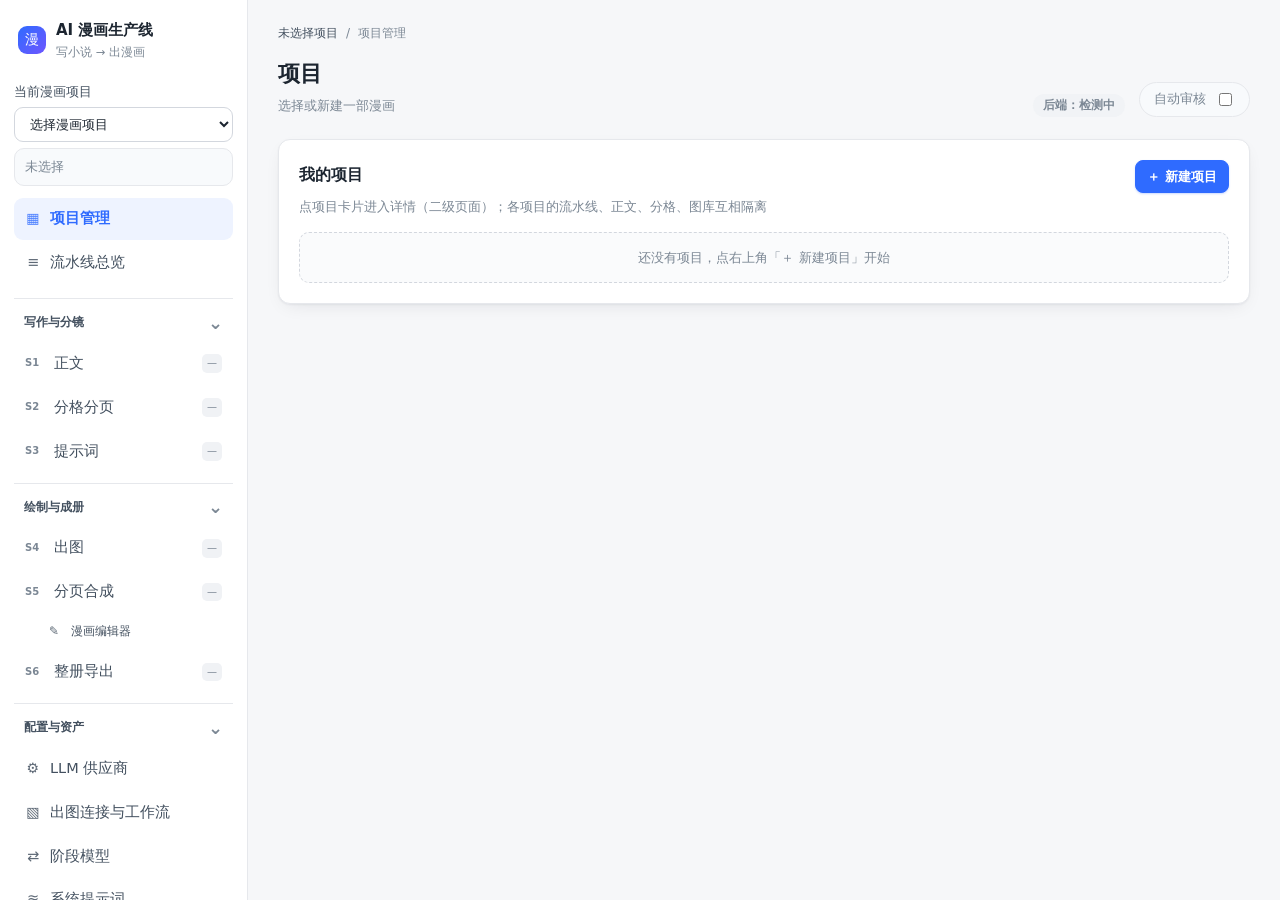
==== backend/static/ui/index.html @ 68b3bf45 "fix: 修复分镜页号并增加生成配置确认" ====
<!DOCTYPE html>
<html lang="zh-CN">
<head>
<meta charset="UTF-8">
<meta name="viewport" content="width=device-width, initial-scale=1.0">
<title>AI 漫画生产线</title>
<style>
:root{
  --bg:#f6f7f9; --bg2:#ffffff; --card:#ffffff; --line:#e6e8ec; --line2:#d3d7de;
  --ink:#1c2530; --ink2:#43505f; --muted:#7b8794; --accent:#2f6bff; --accent2:#6e56ff;
  --ok:#0f9d63; --okbg:#e7f6ef; --warn:#b7791f; --warnbg:#fdf5e3; --err:#d93a3a; --errbg:#fdecec;
  --stale:#7a4ddb; --staleb:#f1ebfe; --run:#2f6bff; --runbg:#e9f0ff;
  --r:12px; --shadow:0 1px 2px rgba(16,24,40,.05),0 6px 20px -8px rgba(16,24,40,.12);
}
*{box-sizing:border-box}
body{margin:0;background:var(--bg);color:var(--ink);
  font:14.5px/1.65 "Inter","Segoe UI","Microsoft YaHei",system-ui,-apple-system,sans-serif;-webkit-font-smoothing:antialiased}
a{color:var(--accent);text-decoration:none}
button{font:inherit;cursor:pointer;border-radius:10px;border:1px solid var(--line2);background:#fff;color:var(--ink);padding:8px 14px;transition:.15s}
button:hover{border-color:#b9c2cf;background:#fbfcfe}
button:disabled{opacity:.5;cursor:not-allowed}
button.primary{background:var(--accent);border-color:var(--accent);color:#fff;font-weight:600;box-shadow:0 1px 2px rgba(47,107,255,.25)}
button.primary:hover{background:#2559db;border-color:#2559db}
button.ghost{background:transparent;border-color:transparent;color:var(--muted)}
button.ghost:hover{background:#f0f2f5;color:var(--ink)}
button.sm{padding:5px 11px;font-size:13px;border-radius:8px}
button.danger{color:var(--err);border-color:#f0c4c4}
button.danger:hover{background:#fdecec}
input,select,textarea{font:inherit;background:#fff;color:var(--ink);border:1px solid var(--line2);border-radius:9px;padding:8px 11px;width:100%}
input:focus,select:focus,textarea:focus{outline:none;border-color:var(--accent);box-shadow:0 0 0 3px rgba(47,107,255,.12)}
textarea{resize:vertical;min-height:78px;line-height:1.7}

.app{display:grid;grid-template-columns:248px minmax(0,1fr);min-height:100vh}
/* 侧栏 */
.side{background:var(--bg2);border-right:1px solid var(--line);padding:18px 14px;position:sticky;top:0;height:100vh;overflow:auto}
.brand{display:flex;align-items:center;gap:10px;margin-bottom:20px;padding:0 4px}
.brand .dot{width:28px;height:28px;border-radius:9px;background:linear-gradient(135deg,var(--accent),var(--accent2));display:flex;align-items:center;justify-content:center;color:#fff;font-size:14px}
.brand b{font-size:15px}
.brand span{display:block;font-size:11.5px;color:var(--muted)}
.nav{display:flex;flex-direction:column;gap:2px;margin:6px 0 14px}
.nav button{text-align:left;background:transparent;border:0;padding:9px 11px;border-radius:9px;color:var(--ink2);display:flex;align-items:center;gap:9px}
.nav button.active{background:#eef3ff;color:var(--accent);font-weight:600}
.nav button:hover{background:#f2f4f8;color:var(--ink)}
.nav button.active:hover{background:#eef3ff}
.nav .ic{width:16px;text-align:center;opacity:.85}
.sidetitle{font-size:11px;text-transform:uppercase;letter-spacing:.12em;color:var(--muted);margin:18px 0 8px;padding:0 4px}
.side-project{background:#f8fafc;border:1px solid var(--line);border-radius:10px;padding:10px 12px;font-size:12.5px}
.side-project b{display:block;font-size:13.5px;margin-bottom:2px}
/* 主区 */
.main{padding:24px 30px 70px;max-width:1400px;min-width:0;width:100%}
.head{display:flex;align-items:flex-end;gap:14px;margin-bottom:22px;flex-wrap:wrap}
.head h1{font-size:22px;margin:0;font-weight:700}
.head .sub{color:var(--muted);font-size:13px;margin-top:3px}
.card{background:var(--card);border:1px solid var(--line);border-radius:var(--r);padding:20px;box-shadow:var(--shadow);margin-bottom:16px}
.card h2{font-size:15.5px;margin:0 0 4px;display:flex;align-items:center;gap:10px;font-weight:700}
.card .h2sub{color:var(--muted);font-size:12.5px;font-weight:400;margin-bottom:14px}
.step{font-size:11px;background:#eef3ff;color:var(--accent);border-radius:6px;padding:2px 8px;font-weight:700;letter-spacing:.02em}
.grid2{display:grid;grid-template-columns:1fr 1fr;gap:16px}
.grid3{display:grid;grid-template-columns:repeat(3,1fr);gap:12px}
.row{display:flex;gap:10px;align-items:center;flex-wrap:wrap}
.spacer{flex:1}
label.fld{display:block;margin-bottom:4px;color:var(--ink2);font-size:12.5px;font-weight:500}
/* 状态徽章 */
.pill{display:inline-flex;align-items:center;gap:5px;font-size:11.5px;font-weight:600;border-radius:999px;padding:2px 10px;background:#f1f3f6;color:var(--muted);white-space:nowrap}
.pill.ok{background:var(--okbg);color:var(--ok)}
.pill.warn{background:var(--warnbg);color:var(--warn)}
.pill.err{background:var(--errbg);color:var(--err)}
.pill.stale{background:var(--staleb);color:var(--stale)}
.pill.run{background:var(--runbg);color:var(--run)}
.pill.tag{background:#f0f2f5;color:var(--ink2);font-weight:500}
.pill .dotm{width:6px;height:6px;border-radius:50%;background:currentColor}
/* 阶段流程 */
.flow{display:flex;flex-direction:column;gap:10px}
.stage{display:grid;grid-template-columns:52px 1fr auto;gap:14px;align-items:center;border:1px solid var(--line);border-radius:12px;padding:12px 16px;background:#fff;transition:.15s}
.stage:hover{border-color:var(--line2);box-shadow:var(--shadow)}
.stage .idx{width:36px;height:36px;border-radius:10px;background:#eef3ff;color:var(--accent);font-weight:700;display:flex;align-items:center;justify-content:center;font-size:13px}
.stage .nm{font-weight:600;font-size:14.5px}
.stage .ds{color:var(--muted);font-size:12.5px;margin-top:1px}
.stage .stat{display:flex;gap:6px;align-items:center;flex-wrap:wrap;justify-content:flex-end}
.stage .bar{height:5px;background:#eef1f5;border-radius:999px;overflow:hidden;margin-top:8px}
.stage .bar>i{display:block;height:100%;background:var(--accent);width:0;transition:.3s}
/* 表格 */
table{width:100%;border-collapse:collapse;font-size:13.5px}
th,td{text-align:left;padding:9px 10px;border-bottom:1px solid var(--line)}
th{color:var(--muted);font-weight:600;font-size:11.5px;text-transform:uppercase;letter-spacing:.06em}
tr:last-child td{border-bottom:0}
tbody tr:hover{background:#fafbfc}
/* 项目列表 */
.plist{display:grid;gap:8px}
.pitem{display:flex;align-items:center;gap:12px;border:1px solid var(--line);border-radius:11px;padding:12px 15px;background:#fff;cursor:pointer;transition:.15s}
.pitem:hover{border-color:var(--accent);box-shadow:var(--shadow)}
.pitem.sel{border-color:var(--accent);background:#f7f9ff}
.pitem b{font-size:14.5px}
.pitem .meta{color:var(--muted);font-size:12.5px;margin-top:1px}
.pitem .av{width:34px;height:34px;border-radius:9px;background:linear-gradient(135deg,#dbe6ff,#e9e2ff);display:flex;align-items:center;justify-content:center;font-weight:700;color:var(--accent)}
/* 作业 */
.job{display:flex;align-items:center;gap:10px;padding:9px 0;border-bottom:1px solid var(--line);font-size:13px}
.job:last-child{border-bottom:0}
.job .bar{flex:1;height:6px;background:#eef1f5;border-radius:999px;overflow:hidden;min-width:60px}
.job .bar>i{display:block;height:100%;background:linear-gradient(90deg,var(--accent),var(--accent2));width:0;transition:.4s}
.empty{color:var(--muted);font-size:13px;padding:14px;text-align:center;background:#fafbfc;border:1px dashed var(--line2);border-radius:10px}
pre{background:#f8fafc;border:1px solid var(--line);border-radius:10px;padding:12px;font-size:12.5px;overflow:auto;max-height:300px;margin:0;font-family:"JetBrains Mono",Consolas,monospace}
.mut{color:var(--muted)}
/* 小说视图 */
.novel{max-height:460px;overflow:auto;background:#fcfcfd;border:1px solid var(--line);border-radius:10px;padding:18px 20px}
.novel p{margin:0 0 14px;line-height:1.9;font-size:15px;color:#2b3644}
.novel p:last-child{margin-bottom:0}
.seg{border:1px solid var(--line);border-radius:11px;padding:14px 16px;background:#fff;margin-bottom:10px}
.seg .segh{display:flex;align-items:center;gap:8px;margin-bottom:8px}
.seg .txt{color:#2b3644;line-height:1.8;white-space:pre-wrap;font-size:14px;max-height:220px;overflow:auto}
.seg .txt.clip{display:-webkit-box;-webkit-line-clamp:5;-webkit-box-orient:vertical;overflow:hidden}
/* 候选图 */
.candgrid{display:grid;grid-template-columns:repeat(auto-fill,minmax(130px,1fr));gap:10px}
.cand{position:relative;border:2px solid var(--line2);border-radius:10px;overflow:hidden;background:#fff;cursor:pointer;transition:.15s}
.cand:hover{border-color:#b9c2cf}
.cand.sel{border-color:var(--ok);box-shadow:0 0 0 3px var(--okbg)}
.cand img{width:100%;display:block;aspect-ratio:3/4;object-fit:cover;background:#f1f3f6}
.cand .lbl{position:absolute;left:0;right:0;bottom:0;font-size:10px;padding:12px 7px 3px;color:#fff;
  display:flex;justify-content:space-between;background:linear-gradient(transparent,rgba(0,0,0,.55));pointer-events:none}
.cand-ops{position:absolute;top:4px;right:4px;display:flex;gap:3px;opacity:.5;transition:opacity .15s}
.cand:hover .cand-ops{opacity:1}
.cand-ops button{font-size:10px;line-height:1.5;padding:1px 6px;border:none;border-radius:5px;cursor:pointer;
  background:rgba(20,25,35,.5);color:#fff;backdrop-filter:blur(2px)}
.cand-ops button:hover{background:rgba(20,25,35,.85)}
.cand-ops button.danger{background:rgba(200,55,55,.55)}
.cand-ops button.danger:hover{background:rgba(200,55,55,.9)}
.hidden{display:none !important}
.thumb{width:120px;border:1px solid var(--line2);border-radius:8px;cursor:pointer;display:block;background:#fff}
.modal{position:fixed;inset:0;background:rgba(16,24,40,.55);display:flex;align-items:center;justify-content:center;z-index:60;padding:24px}
.modal .box{background:#fff;border-radius:14px;max-width:min(920px,94vw);max-height:92vh;overflow:auto;padding:20px;box-shadow:0 20px 60px -12px rgba(16,24,40,.4)}
.modal .box h3{margin:0 0 12px;font-size:16px}
.modal img{max-width:100%;display:block;border-radius:8px}
.cs-workflows{display:flex;gap:6px;flex-wrap:wrap}
.cs-workflows button{max-width:100%;overflow-wrap:anywhere;text-align:left}
.cs-lora-table{border:1px solid var(--line);border-radius:10px;overflow-x:auto}
.cs-lora-table table{min-width:510px;width:100%}
.cs-lora-table th,.cs-lora-table td{padding:8px 10px}
.cs-lora-table th{white-space:nowrap}
.cs-lora-table td:nth-child(2){width:100%;min-width:220px}
.cs-lora-name{width:100%;min-width:180px}
.main.editor-active{max-width:none;min-width:0;padding:18px 22px 28px}
.editor-toolbar{display:flex;align-items:center;gap:8px;flex-wrap:wrap;margin-bottom:12px}
.editor-toolbar select{width:auto;min-width:170px;max-width:100%}
.editor-frame-wrap{position:relative;border:1px solid var(--line2);border-radius:12px;overflow:hidden;background:#f8fafc;min-width:0}
.editor-frame-wrap iframe{display:block;width:100%;height:calc(100dvh - 240px);min-height:590px;border:0;background:#fff}
.editor-empty{padding:48px 20px;text-align:center;color:var(--muted)}
.editor-feedback{display:flex;align-items:center;gap:8px;flex-wrap:wrap;margin-top:8px;font-size:12px;color:var(--muted)}
.export-summary{display:flex;gap:24px;flex-wrap:wrap;margin:12px 0}
.export-stat b{display:block;font-size:26px;line-height:1.3;color:var(--ink)}
.export-stat span{font-size:12px;color:var(--muted)}
.export-hint{font-size:13px;color:var(--ink2);margin:12px 0}
.export-hint.warn{color:var(--warn)}
.export-page-grid{display:grid;grid-template-columns:repeat(auto-fill,minmax(180px,1fr));gap:14px}
.export-page{border:1px solid var(--line);border-radius:10px;overflow:hidden}
.export-page.included{border-color:#b5dfca}
.export-thumb{height:230px;background:#f5f6f8;display:flex;align-items:center;justify-content:center;font-size:12px;color:var(--muted)}
.export-thumb img{max-width:100%;max-height:100%;object-fit:contain}
.export-page-info{padding:10px;font-size:12px}
.export-page-info button{margin-top:8px}
.export-version{display:flex;align-items:center;justify-content:space-between;gap:12px;flex-wrap:wrap;padding:14px 0;border-bottom:1px solid var(--line)}
.export-version .mut{font-size:12px;margin-top:3px}
.download-button{display:inline-block;border:1px solid var(--line2);border-radius:8px;padding:5px 11px;font-size:13px;background:#fff}
.download-button:hover{border-color:var(--accent);background:#f7f9ff}
.export-task{padding:12px;background:#f7f9fc;border-radius:8px;margin-top:12px}
.brand-row{display:flex;align-items:center;justify-content:space-between;gap:8px}
.mobile-menu{display:none}
.project-picker{margin:0 0 12px}
.project-picker select{font-size:13px}
.project-picker .side-project{margin-top:6px;padding:8px 10px}
.nav-group{margin:10px 0;border-top:1px solid var(--line);padding-top:9px}
.nav-group summary{list-style:none;display:flex;align-items:center;justify-content:space-between;cursor:pointer;font-size:12px;font-weight:600;color:var(--ink2);padding:5px 10px}
.nav-group summary::-webkit-details-marker{display:none}
.nav-group summary::after{content:'›';font-size:18px;line-height:1;color:var(--muted)}
.nav-group[open] summary::after{content:'⌄'}
.nav-group .nav{margin:5px 0 3px}
.nav .stage-number{font-size:10px;font-weight:700;color:var(--muted);width:20px;flex:0 0 20px}
.nav .nav-label{flex:1;min-width:0}
.nav .nav-count{font-size:10px;padding:1px 5px;color:var(--muted);white-space:nowrap;background:#f0f2f5;border-radius:5px}
.nav .nav-count.warn{color:var(--warn);background:var(--warnbg)}
.nav .nav-count.stale{color:var(--stale);background:var(--staleb)}
.nav button.subtool{margin-left:21px;padding-top:7px;padding-bottom:7px;font-size:12px}
.workbench-breadcrumb{display:flex;align-items:center;gap:8px;flex-wrap:wrap;font-size:12px;color:var(--muted);margin-bottom:12px}
.workbench-breadcrumb button{border:0;background:transparent;padding:0;color:var(--ink2);font-size:12px;max-width:100%;overflow-wrap:anywhere}
.stage-context{display:flex;align-items:center;gap:12px;flex-wrap:wrap;padding:12px 15px;border:1px solid var(--line);background:#fff;border-radius:10px;margin:-5px 0 16px}
.stage-context .context-status{font-size:12px;color:var(--muted);flex:1;min-width:160px}
.stage-context .context-index{font-size:11px;color:var(--accent);font-weight:700}
.subnav{display:flex;flex-wrap:wrap;gap:6px;margin-bottom:14px}
.subnav button{padding:7px 12px;font-size:13px;border-color:var(--line);background:#fff}
.subnav button.active{color:var(--accent);border-color:#b9ceff;background:#f1f5ff;font-weight:600}
.save-feedback{font-size:12px;color:var(--muted);margin-top:8px;overflow-wrap:anywhere}
.save-feedback[data-status="dirty"]{color:var(--warn)}
.save-feedback[data-status="failed"]{color:var(--err)}
.save-feedback[data-status="saved"]{color:var(--ok)}
.scope-notice{display:flex;gap:8px;align-items:center;flex-wrap:wrap;padding:11px 14px;background:#fff;border:1px solid var(--line);border-radius:10px;margin-bottom:14px;font-size:12px;color:var(--ink2)}
.settings-scope{font-size:11px;padding:2px 7px;background:#eef3ff;border-radius:5px;color:var(--accent);white-space:nowrap}
.template-row{display:flex;align-items:center;gap:14px;flex-wrap:wrap;padding:16px 0;border-bottom:1px solid var(--line)}
.template-row:last-child{border-bottom:0}.template-row .template-info{flex:1;min-width:200px}
.template-row .mut{font-size:12px;margin-top:3px}
.main.editor-active .stage-context{padding:8px 12px;margin-bottom:10px}
@media(max-width:820px){
  .side{position:sticky;top:0;z-index:35;height:auto;padding:10px 16px;border-bottom:1px solid var(--line);overflow:visible}
  .brand{margin-bottom:0}
  .mobile-menu{display:block;padding:5px 10px;font-size:12px}
  .project-picker{margin:7px 0 0}.project-picker .side-project{display:none}.project-picker label{display:none}
  .side-navigation{display:none;max-height:65dvh;overflow:auto;padding-top:8px}
  body.nav-open .side-navigation{display:block}
  .main,.main.editor-active{padding:18px 16px 40px}
  .head{margin-bottom:16px}.stage-context{gap:8px}.stage-context .context-status{min-width:150px}
  .workbench-breadcrumb{margin-bottom:8px}
}
body.editor-expanded .app{grid-template-columns:minmax(0,1fr)}
body.editor-expanded .side{display:none}
body.editor-expanded .main{padding:10px 14px}
body.editor-expanded .editor-frame-wrap iframe{height:calc(100dvh - 180px)}
.toast{position:fixed;right:20px;bottom:20px;background:#fff;border:1px solid var(--line2);border-left:4px solid var(--accent);
  border-radius:11px;padding:12px 16px;box-shadow:0 12px 30px -10px rgba(16,24,40,.3);max-width:360px;font-size:13.5px;z-index:80}
.toast.err{border-left-color:var(--err)}
.toast.ok{border-left-color:var(--ok)}
.toast-stack{position:fixed;right:18px;bottom:18px;z-index:99999;display:flex;flex-direction:column;align-items:flex-end;gap:8px;max-width:calc(100vw - 36px);pointer-events:none}
.toast-stack .toast{position:static;display:flex;align-items:flex-start;gap:8px;max-width:min(420px,calc(100vw - 36px));pointer-events:auto;overflow-wrap:anywhere}
.toast-close{border:0;background:transparent;padding:0 2px;font-size:18px;line-height:1.15;color:var(--muted);flex-shrink:0}
.iw-toolbar .h2sub{margin-bottom:6px}
.iw-layout{display:grid;grid-template-columns:240px minmax(0,1fr);gap:16px;align-items:start}
.iw-browser{padding:16px;position:sticky;top:16px}
.iw-page-actions{justify-content:space-between;margin:8px 0}
#iw-clear-filter{margin:8px 0}
#iw-panel-list{display:grid;gap:6px;margin-top:10px;max-height:65vh;overflow:auto}
.iw-panel-pick{display:flex;align-items:center;gap:8px;text-align:left;padding:8px;background:#fff;border-color:var(--line);min-width:0}
.iw-panel-pick.active{border-color:var(--accent);background:#f4f7ff}
.iw-panel-pick img,.iw-panel-placeholder{width:42px;height:54px;object-fit:contain;border-radius:5px;background:#f1f5f9;flex-shrink:0}
.iw-panel-placeholder{display:flex;align-items:center;justify-content:center;color:var(--muted)}
.iw-panel-label{display:flex;flex-wrap:wrap;gap:3px;min-width:0;font-size:12px}
.iw-panel-label b,.iw-panel-label>span:first-of-type{width:100%;overflow:hidden;text-overflow:ellipsis;white-space:nowrap}
.iw-panel-label>span:first-of-type{color:var(--muted);font-size:11px}
.iw-page-preview{display:flex;gap:8px;align-items:center;margin:12px 0;font-size:12px;overflow-wrap:anywhere}
.iw-page-preview img{width:58px;max-height:85px;object-fit:contain;background:#f8fafc}
.iw-current-card h2{flex-wrap:wrap}
.iw-script{margin-top:12px;font-size:12px;overflow-wrap:anywhere}
.iw-script summary,.iw-settings summary,.iw-advanced>summary{cursor:pointer;color:var(--ink2);padding:8px 0}
.iw-script dl{display:grid;grid-template-columns:40px minmax(0,1fr);gap:5px;background:#f8fafc;padding:10px;border-radius:8px}
.iw-script dd{margin:0;white-space:pre-wrap}
.iw-task{margin-top:10px;font-size:12px;overflow-wrap:anywhere}
.iw-candidate-grid{display:grid;grid-template-columns:repeat(auto-fill,minmax(min(100%,160px),1fr));gap:10px}
.iw-candidate{border:2px solid var(--line);border-radius:10px;overflow:hidden;min-width:0}
.iw-candidate.selected{border-color:var(--ok);background:#f6fffb}
.iw-candidate>.row{padding:6px 8px;gap:5px;font-size:11px}
.iw-image-open{display:block;width:100%;padding:0;border:0;border-radius:0;background:#f5f7fa}
.iw-image-open img{display:block;width:100%;height:190px;object-fit:contain}
.iw-image-missing{height:190px;display:flex;align-items:center;justify-content:center;color:var(--muted);font-size:12px;background:#f8fafc}
.iw-compare-check{display:flex;align-items:center;gap:3px}
.iw-compare-check input{width:auto;margin:0}
.iw-parameter-grid{display:grid;grid-template-columns:repeat(4,minmax(0,1fr));gap:8px;margin-top:8px}
.iw-parameter-grid input{min-width:0}
.iw-settings{margin-top:10px;font-size:12px}
.iw-lora-row,.iw-lora-head{display:grid;grid-template-columns:minmax(0,1fr) 74px 74px 54px;gap:6px;align-items:center;margin-top:6px}
.iw-lora-row input{min-width:0;padding:7px 8px}
.iw-lora-row .lora-wrap{min-width:0;display:block}
.iw-weight{min-width:0}.iw-weight>span{display:none}
.iw-lora-head{font-size:11px;color:var(--muted)}
.iw-generate-bar{display:flex;flex-wrap:wrap;gap:8px;align-items:center;border-top:1px solid var(--line);padding-top:14px;margin-top:14px}
.iw-generate-bar label{margin:0}.iw-generate-bar input{width:70px}
.iw-generate-bar>.mut{font-size:12px}
.iw-compare-modal .box{width:min(1120px,95vw)}
.iw-compare-grid{display:grid;grid-template-columns:repeat(2,minmax(0,1fr));gap:16px}
.iw-compare-grid.single{grid-template-columns:minmax(0,1fr)}
.iw-compare-grid img{width:100%;height:60vh;object-fit:contain;background:#f8fafc;border-radius:8px}
.iw-compare-grid .row{margin-top:8px;font-size:12px}
.iw-advanced>summary{font-weight:600}
.ov-eyebrow{font-size:11px;letter-spacing:.08em;color:var(--muted);font-weight:600}
.ov-summary{display:flex;gap:20px;justify-content:space-between;align-items:center;padding:14px 0 18px}
.ov-summary h2{font-size:24px;line-height:1.4;margin:5px 0 8px;letter-spacing:-.03em}
.ov-summary p{font-size:12px;color:var(--ink2);margin:0;overflow-wrap:anywhere}
.ov-summary>button{flex-shrink:0}
.ov-steps{display:grid;grid-template-columns:repeat(6,minmax(0,1fr));border:1px solid var(--line);border-radius:10px;overflow:hidden}
.ov-step{border:0;border-right:1px solid var(--line);border-radius:0;padding:12px 10px;text-align:left;position:relative;min-width:0}
.ov-step:last-child{border-right:0}.ov-step>span{display:block;color:var(--muted);font-size:10px;font-weight:600;margin-bottom:3px}
.ov-step b{display:block;font-size:13px;white-space:nowrap}.ov-step small{display:block;font-size:10px;color:var(--muted);margin-top:5px;overflow-wrap:anywhere}
.ov-step.selected{background:#edf3ff;box-shadow:inset 0 -3px 0 var(--accent)}.ov-step.selected b{color:var(--accent)}
.ov-step.working>span:after{content:' ';display:inline-block;width:6px;height:6px;margin-left:5px;background:var(--accent);border-radius:50%;box-shadow:0 0 0 3px #dfeaff}
.ov-action{margin-top:16px;padding:14px 16px;background:#f8fafc;border:1px solid var(--line);border-radius:10px}
.ov-action:empty{display:none}.ov-action-heading{display:flex;align-items:center;gap:8px;flex-wrap:wrap;margin-bottom:12px}
.ov-action-heading>b{margin-right:auto;font-size:13px}.ov-action>.row{align-items:end}
.ov-target{font-size:11px;color:var(--ink2);min-width:160px;max-width:100%;flex:1}
.ov-target select{margin-top:4px;font-size:13px}.ov-count{font-size:11px;color:var(--ink2);width:85px}.ov-count input{margin-top:4px}
.ov-action-hint{font-size:12px;color:var(--muted);margin-top:8px;overflow-wrap:anywhere}.ov-action-hint:empty{display:none}
.ov-auto{margin:14px 0;padding:14px 16px;border:1px solid var(--line);border-radius:10px;background:#f8fafc}.ov-auto summary{cursor:pointer;font-weight:600}.ov-auto textarea{margin-top:10px;min-height:120px}.ov-auto .row{margin-top:10px}.ov-auto label{font-size:12px}.ov-auto input{width:90px}.ov-auto-note{font-size:12px;color:var(--ink2);margin-top:6px}
.ov-auto-dialog{width:min(760px,94vw);max-height:90vh;overflow:auto}.ov-auto-config{display:grid;grid-template-columns:repeat(auto-fit,minmax(min(100%,210px),1fr));gap:8px;margin:12px 0}.ov-auto-config>div{border:1px solid var(--line);border-radius:8px;padding:10px;font-size:12px;overflow-wrap:anywhere}.ov-auto-config b{display:block;color:var(--ink2);margin-bottom:3px}.ov-auto-dialog textarea{min-height:110px}.ov-auto-dialog input[type=number]{width:90px}
.ov-tasks #ov-live{font-size:11px}.ov-idle{font-size:12px;color:var(--muted);padding:14px 0}
.ov-submitting{font-size:13px;padding:14px;border-left:3px solid var(--accent);margin-top:10px;background:#f1f6ff}
.ov-job{border:1px solid var(--line);padding:12px 14px;border-radius:9px;margin-top:10px;min-width:0}
.ov-job.active{border-left:3px solid var(--accent)}.ov-job.failed{border-left:3px solid var(--err)}
.ov-job header{display:flex;gap:7px;align-items:center;flex-wrap:wrap;font-size:12px}.ov-job-time{margin-left:auto;font-size:11px;color:var(--muted)}
.ov-job-message{font-size:12px;white-space:pre-wrap;overflow-wrap:anywhere;color:var(--ink2);margin:8px 0}
.ov-job.failed .ov-job-message{color:var(--err)}.ov-job footer{display:flex;justify-content:flex-end;gap:6px;flex-wrap:wrap;margin-top:8px}
.ov-job-progress{display:flex;align-items:center;gap:10px}.ov-job-progress progress{flex:1;min-width:0;height:5px;accent-color:var(--accent)}.ov-job-progress span{font-size:11px;color:var(--muted)}
#ov-history-wrap>summary{font-size:12px;color:var(--ink2);cursor:pointer;padding:12px 0;border-top:1px solid var(--line)}
.ov-preview-note{font-size:11px}.ov-legend{display:flex;flex-wrap:wrap;gap:8px 16px;font-size:11px;color:var(--muted);margin:12px 0 16px}
.ov-workspace{display:grid;grid-template-columns:minmax(0,1fr) 300px;gap:16px;align-items:start}
.ov-workspace>.ov-tasks{grid-column:2;grid-row:1;position:sticky;top:16px;padding:16px}
.ov-workspace>.ov-preview-wrap{grid-column:1;grid-row:1;min-width:0}
.ov-cell.rendering{outline:3px solid var(--accent);outline-offset:-3px}.ov-cell-live{position:absolute;top:0;right:0;color:#fff;background:var(--accent);font-size:9px;padding:2px 5px;max-width:100%;white-space:nowrap;overflow:hidden;text-overflow:ellipsis}
.ov-page-job{display:block;color:var(--accent);font-size:11px;margin-bottom:6px}.ov-page-job:empty{display:none}
.ov-page-grid{display:grid;grid-template-columns:repeat(auto-fill,minmax(min(100%,250px),1fr));gap:20px;align-items:start}
.ov-page{min-width:0;border:1px solid var(--line);border-radius:10px;background:#f7f8fa;padding:12px}
.ov-page>header{display:flex;justify-content:space-between;align-items:center;gap:6px;margin-bottom:10px;font-size:13px}
.ov-paper{position:relative;background:#fff;box-shadow:0 2px 7px #172a4014;overflow:hidden;width:100%;border:1px solid #d4d9e1}
.ov-cell{position:absolute;border:1.5px solid #b8c1cb;background:#fbfcfd;padding:0;border-radius:0;overflow:hidden;color:#8491a2}
.ov-cell:hover{border-color:var(--accent);z-index:2}.ov-cell.has-image{border-color:#243343;background:#fff}.ov-cell.unselected{border-style:dashed;border-color:var(--warn)}.ov-cell.outdated{border-color:var(--stale)}
.ov-cell img{width:100%;height:100%;object-fit:cover;display:block}.ov-cell-empty{display:flex;align-items:center;justify-content:center;flex-direction:column;height:100%;padding:5px;gap:4px;overflow:hidden}
.ov-cell-empty>b{font-size:20px;font-family:Georgia,serif;font-weight:400}.ov-cell-empty>span{font-size:10px;line-height:1.3;max-height:2.6em;overflow:hidden}.ov-cell-empty small{font-size:9px;color:var(--accent)}
.ov-cell-tag{position:absolute;left:0;bottom:0;padding:2px 5px;font-size:9px;color:#fff;background:#142135c9;max-width:100%;overflow:hidden;text-overflow:ellipsis;white-space:nowrap}
.ov-whole{position:absolute;inset:0;border:0;border-radius:0;padding:0;background:#fff;width:100%;height:100%}.ov-whole img{display:block;width:100%;height:100%;object-fit:contain}
.ov-page>footer{font-size:11px;color:var(--muted);margin-top:10px}.ov-page>footer>.row{margin-top:8px;gap:6px}
.ov-page-tools{margin-top:16px;padding:12px 0;border-top:1px solid var(--line);border-bottom:1px solid var(--line)}
.ov-page-filters{display:flex;flex-wrap:wrap;gap:6px;margin-bottom:12px}.ov-filter{display:inline-flex;align-items:center;gap:6px}.ov-filter span{font-size:10px;opacity:.75;font-variant-numeric:tabular-nums}
.ov-filter.selected{border-color:var(--accent);color:var(--accent);background:var(--accent-bg,#eef5ff)}
.ov-page-search{flex:1;min-width:min(100%,190px)}.ov-page-search input{width:100%}.ov-page-tools select{width:auto;max-width:100%;min-width:125px}.ov-page-results{font-size:11px;margin-top:10px;color:var(--muted)}
.ov-page-grid.compact{grid-template-columns:repeat(auto-fill,minmax(min(100%,185px),1fr));gap:12px}.ov-page-grid.compact .ov-page{padding:9px}.ov-page-hint{margin-top:8px;line-height:1.6;overflow-wrap:anywhere}
.ov-page:focus,.workbench-focused{outline:2px solid var(--accent);outline-offset:3px;scroll-margin-top:24px}#ov-live[data-status=failed]{color:var(--err)}
.ov-prose{margin-top:14px;border:1px solid var(--line);border-radius:9px;overflow:hidden}.ov-prose>summary{padding:13px 16px;cursor:pointer;font-size:13px;font-weight:600;background:#fafbfc}
.ov-manuscript{padding:20px;max-height:65vh;overflow:auto;max-width:800px;margin:auto}
.ov-manuscript article+article{margin-top:26px}.ov-manuscript header{display:flex;gap:8px;align-items:center;font-size:11px;color:var(--muted);margin-bottom:12px}
.ov-manuscript article>div{white-space:pre-wrap;overflow-wrap:anywhere;font-family:'Noto Serif SC','Songti SC',SimSun,serif;font-size:15px;line-height:2.1}
.ov-book{display:flex;justify-content:space-between;gap:12px;align-items:center;flex-wrap:wrap;border:1px solid #c7e5d9;background:#f5fcf8;border-radius:9px;padding:14px;margin:14px 0;font-size:13px}
.ov-error-dialog{width:min(720px,94vw)}.ov-error-dialog pre{max-height:45vh;overflow:auto;white-space:pre-wrap;overflow-wrap:anywhere}.ov-error-dialog details{margin:16px 0}
@media(max-width:1100px){.ov-steps{grid-template-columns:repeat(3,minmax(0,1fr))}.ov-step:nth-child(3){border-right:0}.ov-step:nth-child(-n+3){border-bottom:1px solid var(--line)}.ov-workspace{display:block}.ov-workspace>.ov-tasks{position:static}}
@media(max-width:600px){.ov-summary{display:block}.ov-summary>button{margin-top:14px}.ov-summary h2{font-size:21px}.ov-step{padding:10px 8px}.ov-step b{font-size:12px}.ov-action{padding:12px}.ov-target{flex-basis:100%}.ov-preview-wrap{padding:14px}.ov-page-grid{gap:14px}.ov-manuscript{padding:16px}.ov-job{padding:10px}.ov-action-heading{gap:5px}.ov-action-heading>b{flex-basis:100%;margin-bottom:4px}}
@media(max-width:1100px){.iw-layout{grid-template-columns:210px minmax(0,1fr)}.iw-parameter-grid{grid-template-columns:repeat(2,minmax(0,1fr))}}
@media(max-width:900px){.iw-layout{grid-template-columns:minmax(0,1fr)}.iw-browser{position:static}#iw-panel-list{display:flex;overflow-x:auto;max-height:none;padding-bottom:3px}.iw-panel-pick{flex:0 0 180px}.iw-page-preview{display:none}.iw-compare-grid{gap:8px}.iw-compare-grid img{height:45vh}}
@media(max-width:600px){.iw-lora-head{display:none}.iw-lora-row{grid-template-columns:minmax(0,1fr) minmax(0,1fr) auto;align-items:end;margin-top:10px}.iw-lora-row .lora-wrap{grid-column:1/-1}.iw-weight>span{display:block;font-size:11px;color:var(--muted);margin:3px 0}.iw-lora-row input{width:100%}}
@media(max-width:700px){.toast-stack .toast:nth-last-child(n+2){display:none}}
.switch{display:flex;align-items:center;gap:9px;background:#f8fafc;border:1px solid var(--line);border-radius:999px;padding:6px 14px}
.switch input{width:auto}
.divider{height:1px;background:var(--line);margin:16px 0}
.ppv-text{white-space:pre-wrap;word-break:break-word;background:#f8fafc;border:1px solid var(--line);border-radius:8px;padding:8px 10px;font-size:12.5px;line-height:1.5;max-height:220px;overflow:auto}
h2.foldable{cursor:pointer;user-select:none}
h2.foldable:hover{color:var(--accent)}
h2.foldable .fold-ic{float:right;color:var(--muted);transition:transform .15s;font-size:13px}
h2.foldable.closed .fold-ic{transform:rotate(-90deg)}
.lora-wrap{position:relative;display:inline-block;flex:1;min-width:200px}
.lora-wrap>input{width:100%}
.lora-menu{position:absolute;z-index:70;left:0;right:0;top:calc(100% + 2px);max-height:260px;overflow:auto;background:#fff;border:1px solid var(--line2);border-radius:8px;box-shadow:0 12px 30px -8px rgba(16,24,40,.28);padding:4px}
.lora-menu .it{padding:5px 9px;border-radius:6px;font-size:12.5px;cursor:pointer;white-space:nowrap;overflow:hidden;text-overflow:ellipsis}
.lora-menu .it:hover,.lora-menu .it.on{background:#eef4ff}
.lora-menu .it b{color:var(--accent)}
.cps-grid{display:grid;grid-template-columns:280px 1fr;gap:14px;align-items:start}
@media(max-width:820px){.cps-grid{grid-template-columns:1fr}}
@media(max-width:820px){.app{grid-template-columns:1fr}.side{position:sticky;top:0;height:auto}.grid2,.grid3{grid-template-columns:1fr}}

/* 模板缩略图选择器 */
.tplcard{border:2px solid var(--line2);border-radius:10px;background:#fff;cursor:pointer;overflow:hidden;transition:.12s}
.tplcard:hover{border-color:var(--accent);transform:translateY(-2px)}
.tplcard.sel{border-color:var(--accent);box-shadow:0 0 0 3px var(--rgba-accent,#e9f0ff)}
.tplthumb{background:#f4f6f9;aspect-ratio:3/4;display:flex;align-items:center;justify-content:center;overflow:hidden}
.tplthumb img{max-width:86%;max-height:90%;display:block}
.tplmeta{display:flex;justify-content:space-between;padding:4px 7px;font-size:11px;color:var(--muted);border-top:1px solid var(--line)}
.tplmeta b{color:var(--ink);font-weight:600}

/* 分格页里的小版式缩略图 */
.tplthumb-sm{width:46px;height:62px;flex:0 0 auto;background:#f4f6f9;border:1px solid var(--line2);
  border-radius:6px;display:flex;align-items:center;justify-content:center;overflow:hidden}
.tplthumb-sm img{max-width:90%;max-height:92%;display:block}

/* 问号提示：小圆圈 + 悬停弹出说明 */
.help-dot{position:relative;display:inline-flex;align-items:center;justify-content:center;
  width:16px;height:16px;border-radius:50%;border:1px solid var(--line2);background:#f0f2f5;
  color:var(--muted);font-size:11px;font-weight:700;cursor:help;user-select:none;flex:0 0 auto}
.help-dot:hover{border-color:var(--accent);color:var(--accent)}
.help-dot .tip{position:absolute;top:150%;left:0;z-index:50;width:300px;padding:8px 10px;
  background:#232733;color:#e8eaee;border-radius:8px;font-size:12px;font-weight:400;line-height:1.55;
  box-shadow:0 6px 20px rgba(0,0,0,.22);opacity:0;visibility:hidden;transition:.12s;text-align:left}
.help-dot:hover .tip{opacity:1;visibility:visible}
@media(max-width:600px){.help-dot .tip{position:fixed;top:120px;left:16px;right:16px;width:auto;max-height:60vh;overflow-y:auto}}
</style>
</head>
<body>
<div class="app">
  <aside class="side">
    <div class="brand-row"><div class="brand"><div class="dot">漫</div><div><b>AI 漫画生产线</b><span>写小说 → 出漫画</span></div></div>
      <button class="mobile-menu" id="mobile-menu" aria-controls="workspace-navigation" aria-expanded="false">菜单</button></div>
    <div class="project-picker"><label class="fld" for="project-switch">当前漫画项目</label>
      <select id="project-switch"><option value="">选择漫画项目</option></select>
      <div class="side-project" id="cur-proj"><span class="mut">未选择</span></div></div>
    <div class="side-navigation" id="workspace-navigation">
      <div class="nav" aria-label="工作区">
        <button data-tab="projects" class="active"><span class="ic">▦</span><span class="nav-label">项目管理</span></button>
        <button data-tab="pipeline"><span class="ic">≡</span><span class="nav-label">流水线总览</span></button>
      </div>
      <details class="nav-group" data-nav-group="writing" open><summary>写作与分镜</summary><div class="nav">
        <button data-tab="novel"><span class="stage-number">S1</span><span class="nav-label">正文</span><span class="nav-count" data-stage-badge="S1">—</span></button>
        <button data-tab="pages"><span class="stage-number">S2</span><span class="nav-label">分格分页</span><span class="nav-count" data-stage-badge="S2">—</span></button>
        <button data-tab="prompts"><span class="stage-number">S3</span><span class="nav-label">提示词</span><span class="nav-count" data-stage-badge="S3">—</span></button>
      </div></details>
      <details class="nav-group" data-nav-group="drawing" open><summary>绘制与成册</summary><div class="nav">
        <button data-tab="images"><span class="stage-number">S4</span><span class="nav-label">出图</span><span class="nav-count" data-stage-badge="S4">—</span></button>
        <button data-tab="compose"><span class="stage-number">S5</span><span class="nav-label">分页合成</span><span class="nav-count" data-stage-badge="S5">—</span></button>
        <button data-tab="editor" class="subtool"><span class="ic">✎</span><span class="nav-label">漫画编辑器</span></button>
        <button data-tab="exports"><span class="stage-number">S6</span><span class="nav-label">整册导出</span><span class="nav-count" data-stage-badge="S6">—</span></button>
      </div></details>
      <details class="nav-group" data-nav-group="settings" open><summary>配置与资产</summary><div class="nav">
        <button data-tab="settings" data-section="providers"><span class="ic">⚙</span><span class="nav-label">LLM 供应商</span></button>
        <button data-tab="settings" data-section="comfy"><span class="ic">▧</span><span class="nav-label">出图连接与工作流</span></button>
        <button data-tab="settings" data-section="models"><span class="ic">⇄</span><span class="nav-label">阶段模型</span></button>
        <button data-tab="templates"><span class="ic">≋</span><span class="nav-label">系统提示词</span></button>
        <button data-tab="assets" data-section="characters"><span class="ic">♙</span><span class="nav-label">角色资产</span></button>
        <button data-tab="assets" data-section="presets"><span class="ic">✧</span><span class="nav-label">正负面预设</span></button>
        <button data-tab="assets" data-section="style"><span class="ic">◈</span><span class="nav-label">项目画风</span></button>
      </div></details>
      <details class="nav-group" data-nav-group="tools"><summary>工具与诊断</summary><div class="nav">
        <button id="open-editor-workbench"><span class="ic">✎</span>编辑漫画页</button>
        <button onclick="window.open('/ui/editor_bridge/index.html','_blank','noopener')"><span class="ic">↗</span>MED 桥自检</button>
        <button onclick="window.open('http://localhost:8000','_blank','noopener')"><span class="ic">↗</span>酒馆</button>
      </div><div class="mut" id="ui-version" style="font-size:11px;padding:4px 10px">app.js ?</div></details>
    </div>
  </aside>

  <main class="main">
    <div class="workbench-breadcrumb"><button id="breadcrumb-project" type="button">未选择项目</button><span>/</span><span id="breadcrumb-section">项目管理</span></div>
    <div class="head">
      <div><h1 id="view-title">项目</h1><div class="sub" id="view-sub">选择或新建一部漫画</div></div>
      <div class="spacer"></div>
      <div class="pill" id="health">后端：检测中</div>
      <div class="switch" title="开=所有审查门自动通过；关=到门停住等你人工审">
        <span class="mut" style="font-size:12.5px">自动审核</span>
        <input type="checkbox" id="automode">
      </div>
    </div>
    <div class="stage-context hidden" id="workflow-context">
      <span class="context-index" id="context-stage"></span><span class="context-status" id="context-status"></span>
      <button class="sm" id="context-next" type="button">下一步</button>
    </div>

    <!-- 项目（一级：列表 / 二级：详情） -->
    <section id="tab-projects">
      <!-- 一级页面：项目列表 -->
      <div id="pv-list">
        <div class="card">
          <h2>我的项目 <span class="spacer"></span>
            <button class="primary sm" id="btn-new-proj">＋ 新建项目</button></h2>
          <div class="h2sub">点项目卡片进入详情（二级页面）；各项目的流水线、正文、分格、图库互相隔离</div>
          <div class="plist" id="plist"><div class="empty">还没有项目，点右上角「＋ 新建项目」开始</div></div>
        </div>
      </div>

      <!-- 二级页面：项目详情 -->
      <div id="pv-detail" class="hidden">
        <div class="row" style="margin-bottom:12px">
          <button class="sm" id="pv-back">← 返回项目列表</button>
          <span class="mut" id="pv-crumb" style="font-size:12.5px"></span>
        </div>
        <div class="card">
          <h2 id="pd-title-h">项目详情</h2>
          <div class="h2sub">以下字段可直接编辑并保存；下方是各阶段产物与小说全文</div>
          <div id="proj-detail"><div class="empty">未选择项目</div></div>
        </div>
      </div>
    </section>

    <!-- 新建项目弹窗 -->
    <div class="modal hidden" id="newproj-modal">
      <div class="box" style="width:620px">
        <h3>新建项目</h3>
        <div class="h2sub">只需写一段大纲；正文用酒馆生成，逐段审核。</div>
        <div class="grid2">
          <div><label class="fld">标题</label><input id="np-title" placeholder="如：废墟上的机械少女"></div>
          <div><label class="fld">目标页数</label><input id="np-pages" type="number" value="16" min="1"></div>
        </div>
        <div style="margin-top:12px"><label class="fld">故事大纲</label>
          <textarea id="np-outline" style="min-height:120px" placeholder="写几百字的大纲即可；酒馆会据此扩写成小说。"></textarea></div>
        <div class="row" style="margin-top:14px">
          <span class="mut" style="font-size:12px">创建后进入该项目的详情页</span>
          <div class="spacer"></div>
          <button class="sm" id="np-cancel">取消</button>
          <button class="primary sm" id="btn-new">创建项目</button>
        </div>
      </div>
    </div>

    <!-- 正文（小说） -->
    <section id="tab-novel" class="hidden">
      <div class="card">
        <h2><span class="step">S1</span>正文</h2>
        <div class="h2sub">先选一种写作方式，下方才会显示对应的操作区。三种方式产出的正文完全等价，都会进入底部「分段审核」，通过后才计入小说全文。</div>
        <div class="row" id="nv-methods">
          <button class="sm" data-method="tavern">① 用酒馆写</button>
          <button class="sm" data-method="llm">② 调用 LLM 写</button>
          <button class="sm" data-method="paste">③ 自己粘贴</button>
          <span class="spacer"></span>
          <span class="pill" id="nv-state">—</span>
        </div>
      </div>

      <!-- 方式一：用酒馆写 -->
      <div id="nv-pane-tavern" class="hidden">
        <div class="card">
          <div class="row" style="margin-bottom:10px"><h2 style="cursor:pointer;flex:1;min-width:0;flex-wrap:wrap;margin:0" id="tv-chats-toggle" role="button" tabindex="0" aria-expanded="true" aria-controls="tv-chats-body">对话列表
            <span class="help-dot" title="">?
              <span class="tip">配好角色卡 / 世界书后，在下方「酒馆对话」里<b>直接发一条</b>给酒馆（相当于你在酒馆聊天框里发话），
                只把这次新返回的内容存为正文；历史消息不会写入产物。<br><br>
                需酒馆标签页打开且扩展已启用（或常驻桥在跑）。也可用本列表切换当前会话。</span>
            </span>
            <span class="pill" id="tv-cur" style="max-width:100%;white-space:normal;overflow-wrap:anywhere">—</span>
            <span class="pill tag" id="tv-chats-count">0 个</span>
            <span class="spacer"></span>
            <span class="mut" id="tv-chats-arrow">▾</span>
          </h2><button class="sm" id="tv-chats-refresh" type="button">刷新列表</button></div>
          <div id="tv-chats-body">
            <div class="h2sub">显示酒馆桥最近同步的会话；点条目会切换酒馆当前对话。</div>
            <div id="tv-chats-state" class="save-feedback" role="status" aria-live="polite">正在读取对话列表…</div>
            <div id="tv-chats"><div class="empty">等待酒馆扩展推送…</div></div>
          </div>
        </div>

        <div class="card">
          <h2 class="foldable" data-fold="tv-chat-wrap" style="cursor:pointer">酒馆对话
            <span class="mut" style="font-size:12.5px;font-weight:400">历史消息仅供查看，不会写入产物</span>
            <span class="fold-ic">▾</span>
          </h2>
          <div id="tv-chat-wrap">
          <div class="h2sub" id="tv-meta">正在读取酒馆状态…</div>
          <div class="row" style="margin-bottom:10px">
            <span class="pill" id="tv-receipt">生成依据：—</span>
            <span class="mut" style="font-size:12px" id="tv-lastcount">—</span>
            <button class="sm" id="tv-refresh">刷新</button>
          </div>
          <div class="novel" id="tv-chat" style="max-height:380px"><div class="empty">等待酒馆扩展推送…</div></div>
          <div id="tv-live" class="hidden" style="margin-top:10px">
            <div class="seg" style="border-color:var(--accent);background:#f7f9ff">
              <div class="segh"><b>生成中…</b> <span class="pill run" id="tv-live-state"><i class="dotm"></i>流式接收</span>
                <span class="mut" id="tv-live-chars" style="font-size:12px"></span></div>
              <div class="txt" id="tv-live-text" style="max-height:220px"></div>
            </div>
          </div>
          <div id="tv-error" class="hidden" style="margin-top:10px">
            <div class="seg" style="border-color:var(--err);background:var(--errbg)">
              <div class="segh"><b>生成失败</b><div class="spacer"></div>
                <button class="sm" id="tv-error-close">关闭</button></div>
              <div class="txt" id="tv-error-text"></div></div>
          </div>
          <div class="row" style="margin-top:12px;align-items:flex-end">
            <div style="flex:1">
              <label class="fld" style="display:flex;align-items:center;gap:8px">
                <span>直接发一条给酒馆（<b>只把这次新返回的内容</b>存为正文）</span>
                <button class="sm" id="tv-use-outline" title="把项目详情里的故事大纲复制到输入框">引用故事大纲</button>
              </label>
              <textarea id="tv-input" style="min-height:64px" placeholder="例：写一段雨夜追车，节奏快一点。Ctrl+Enter 发送"></textarea></div>
            <button class="primary" id="tv-send">发送</button>
          </div>
          </div>
        </div>
      </div>

      <!-- 方式二：调用 LLM 写 -->
      <div id="nv-pane-llm" class="hidden">
        <div class="card">
          <h2>调用 LLM 写 <span class="mut" style="font-size:12.5px;font-weight:400">用项目标题 + 故事大纲</span>
            <span class="spacer"></span>
            <button class="sm" id="nv-llm-tpl" title="编辑「调用 LLM 写」的系统提示词与用户模板">提示词模板</button>
          </h2>
          <div class="h2sub"><b>项目标题与故事大纲会自动发送给 LLM</b> 作为写作依据；下方输入框是<b>额外补充或续写要求</b>（可留空）。
            用本项目「设置」里配置的 LLM 供应商写作，需先在「设置」页配好（或从酒馆导入）。措辞可在右上角「提示词模板」里改。</div>
          <div class="grid2">
            <div><label class="fld">额外需求 / 续写要求（可空）</label>
              <input id="nv-llm-instr" placeholder="如：这段写追逐高潮、节奏加快；或「接着写两人逃出封锁区」"></div>
            <div style="display:flex;align-items:flex-end;gap:10px">
              <button class="primary" id="nv-llm-start">开始写作</button>
              <button id="nv-llm-continue">续写</button>
            </div>
          </div>
          <div class="row" style="margin-top:10px">
            <span class="mut" style="font-size:12.5px">「续写」会带上已通过的前文结尾，且需先通过前面的分段；生成结果作为一段正文，进入底部「分段审核」。</span>
          </div>
        </div>
      </div>

      <!-- 方式三：自己粘贴 -->
      <div id="nv-pane-paste" class="hidden">
        <div class="card">
          <h2>自己粘贴正文</h2>
          <div class="h2sub">把你已写好的正文粘进来，作为一段正文产物；与其它方式产出一致，可审核、可编辑、可参与后续分格。</div>
          <textarea id="nv-paste-text" style="min-height:200px" placeholder="把正文粘贴到这里…"></textarea>
          <div class="row" style="margin-top:10px">
            <span class="mut" style="font-size:12.5px">粘贴会追加为新的正文分段</span>
            <div class="spacer"></div>
            <button class="primary sm" id="nv-paste-add">追加为正文</button>
          </div>
        </div>
      </div>

      <div class="card">
        <h2 style="cursor:pointer" id="nv-segs-toggle">分段审核
          <span class="pill" id="nv-segs-count">—</span>
          <span class="mut" style="font-size:12.5px;font-weight:400">点标题收起/展开</span>
          <span class="spacer"></span><span class="mut" id="nv-segs-arrow">▸</span>
        </h2>
        <div id="nv-segs-body" class="hidden">
          <div class="h2sub">点某段标题可展开查看全文；<b>通过</b>后才计入小说全文（未审核的不进正文）。
            驳回 = 标记不合格（不会自动重写），可编辑后重审或删除。</div>
          <div id="nv-segs"><div class="empty">还没有正文分段</div></div>
        </div>
      </div>

      <div class="card">
        <h2 style="cursor:pointer" id="nv-full-toggle">小说全文
          <span class="pill" id="nv-full-count">—</span>
          <span class="mut" style="font-size:12.5px;font-weight:400">只含已通过的分段</span>
          <span class="spacer"></span><span class="mut" id="nv-full-arrow">▸</span>
        </h2>
        <div id="nv-full-body" class="hidden">
          <div class="h2sub" id="nv-fullmeta">—</div>
          <div class="novel" id="nv-full"><div class="empty">暂无全文</div></div>
          <div class="row" style="margin-top:12px">
            <button class="sm" id="nv-refresh">刷新</button>
            <button class="sm" id="nv-copy">复制全文</button>
            <button class="sm" id="nv-export">导出 TXT</button>
            <div class="spacer"></div>
            <button class="sm danger" id="nv-delall">清空全部正文</button>
          </div>
        </div>
      </div>
    </section>

    <!-- 分格（S2 工作台） -->
    <section id="tab-pages" class="hidden">
      <div class="card">
        <h2>分格工作台 <span class="pill" id="pg-count">—</span>
          <span class="mut" style="font-size:12px;font-weight:400">每页自己选模板，或让 AI 选</span>
        </h2>
        <div class="h2sub">格数由模板决定（3 格模板就是 3 个镜头）。<b>先让 AI 选</b>会自动挑模板并写分格；
          也可以<b>手动加一页</b>自己挑模板和填内容。</div>
        <div class="row">
          <button class="sm" id="pg-reload">刷新</button>
          <button class="sm primary" id="pg-add">＋ 加一页（选版式）</button>
          <span class="mut" style="font-size:12.5px">点开是 69 个版式的真实缩略图</span>
          <div class="spacer"></div>
          <button class="sm" data-prompt="s2_script">分格提示词</button>
          <span class="mut" id="pg-meta" style="font-size:12.5px">—</span>
        </div>
      </div>
      <div class="card">
        <h2 class="foldable closed" data-fold="pg-novel">正文产物预览（可编辑）
          <span class="mut" style="font-size:12px;font-weight:400">S1 产出，是分格的依据（点标题展开）</span>
          <span class="pill" id="pg-novel-count">—</span>
          <span class="fold-ic">▾</span>
        </h2>
        <div id="pg-novel" class="hidden">
          <div class="h2sub">这里是作为分格依据的正文（只含已通过分段）。可直接编辑：保存会生成新版本，下游分格会标记「需重跑」。</div>
          <div id="pg-novel-list"><div class="empty">—</div></div>
        </div>
      </div>
      <div class="card" id="pg-blank" style="display:none">
        <div class="empty">还没有任何页。先在上方「手动加一页」，或打开某页点「让 AI 选」。</div>
      </div>
      <div id="pg-list"></div>
    </section>

    <!-- 提示词（S3 工作台） -->
    <section id="tab-prompts" class="hidden">
      <div class="card">
        <h2>分镜提示词 <span class="pill" id="pr-count">—</span>
          <span class="mut" style="font-size:12px;font-weight:400">S3 · 每格一句出图提示词</span>
        </h2>
        <div class="h2sub">依据 S2 分格，为每一格生成正向/负向提示词与 LoRA。可以整册一键生成，也可以只给某一页生成。
          生成后可就地改词（改完下游出图需重跑）。</div>
        <div class="row">
          <button class="sm" id="pr-reload">刷新</button>
          <button class="sm primary" id="pr-run-all">整册生成</button>
          <button class="sm" id="pr-approve-all">一键全部通过</button>
          <div class="spacer"></div>
          <button class="sm" data-prompt="s3_prompt">提示词模板</button>
          <button class="sm" id="pr-assets">角色 / 画风设置</button>
          <span class="mut" id="pr-meta" style="font-size:12.5px">—</span>
        </div>
      </div>
      <div class="card" id="pr-blank" style="display:none">
        <div class="empty">还没有分格页。先去「分格」页把页面分好，再回来生成提示词。</div>
      </div>
      <div id="pr-list"></div>
    </section>

    <!-- 流水线 -->
    <section id="tab-pipeline" class="hidden">
      <div class="card ov-header"><div class="row"><span class="ov-eyebrow">漫画生产进度</span><span class="spacer"></span><button class="sm" id="ov-refresh">刷新总览</button></div>
        <div class="row"><button class="primary" id="ov-auto-open">一键生成漫画</button><span id="ov-auto-status" class="mut" role="status" aria-live="polite"></span></div>
        <div class="modal hidden" id="ov-auto-modal"><div class="box ov-auto-dialog" role="dialog" aria-modal="true" aria-labelledby="ov-auto-title"><div class="row"><h2 id="ov-auto-title">确认一键生成</h2><span class="spacer"></span><button class="sm" id="ov-auto-close" aria-label="关闭">×</button></div>
          <div class="ov-auto-note">检查本次配置，再填写正文和页数。首次使用请选择空项目；中断后使用相同正文和页数继续。</div><div id="ov-auto-config" class="ov-auto-config" aria-live="polite">正在读取配置…</div>
          <div class="row"><b>正文来源</b><span>直接输入完整正文</span><button class="sm" id="ov-auto-prose">去正文页使用酒馆 / LLM</button></div><div class="ov-auto-note">当前一键流程使用输入的正文；酒馆和 LLM 生成正文可在正文页操作。</div>
          <label class="fld" for="ov-auto-text">漫画正文</label><textarea id="ov-auto-text" placeholder="在这里粘贴完整故事正文"></textarea><div class="row"><label>目标页数 <input id="ov-auto-pages" type="number" min="1" max="100" value="1"></label><span class="spacer"></span><button class="sm" id="ov-auto-refresh">重新检查</button><button class="primary" id="ov-auto-start">确认并开始</button></div></div></div>
        <div id="ov-summary" class="ov-summary"></div><div id="ov-steps" class="ov-steps" aria-label="选择流水线阶段"></div>
        <div id="ov-action" class="ov-action"></div><div id="ov-feedback" class="save-feedback" role="status" aria-live="polite"></div></div>
      <div class="ov-workspace"><div class="card ov-tasks"><div class="row"><h2>后台任务</h2><span class="pill run" id="ov-task-count">0 进行中</span><span class="spacer"></span><span class="mut" id="ov-live">选择项目后显示任务</span></div>
        <div id="jobs"><div class="ov-idle">当前没有运行中的任务</div></div>
        <details id="ov-history-wrap"><summary>最近任务 <span class="mut" id="ov-history-count">0 条</span></summary><div id="ov-history"></div></details></div>
      <div class="card ov-preview-wrap"><div class="row"><h2 id="ov-preview-title">当前漫画</h2><span class="spacer"></span><span class="mut ov-preview-note">点击格子查看出图，整页可继续编辑</span></div>
        <div id="ov-page-tools" class="ov-page-tools hidden"><div id="ov-page-filters" class="ov-page-filters" role="group" aria-label="按漫画页状态筛选"></div>
          <div class="row"><label class="ov-page-search"><input id="ov-page-query" type="search" aria-label="搜索页码或故事内容" placeholder="搜索页码、动作、对白" autocomplete="off"></label>
            <select id="ov-page-jump" aria-label="跳到指定漫画页"><option value="">跳到指定页</option></select><button class="sm" id="ov-page-density" aria-pressed="false">紧凑显示</button><button class="sm" id="ov-page-clear">清除筛选</button></div>
          <div id="ov-page-results" class="ov-page-results" role="status" aria-live="polite"></div></div>
        <div id="ov-preview"><div class="empty">选择项目后显示当前漫画。</div></div></div></div>
    </section>

    <!-- 出图 -->
    <section id="tab-images" class="hidden">
      <div class="card iw-toolbar"><div class="row"><div><h2>逐格出图工作台</h2><div class="h2sub">选页与格，编辑提示词和参数，比较候选图后采用满意的画面。</div></div><span class="spacer"></span>
        <button class="sm" id="iw-refresh">刷新</button><button class="sm primary" id="iw-comfy">出图设置</button><button class="sm" id="iw-compose">去分页合成</button></div>
        <div class="row"><span class="pill tag" id="iw-connection">读取出图设置…</span><span class="pill" id="iw-info">—</span><span class="mut" id="iw-orphans"></span></div></div>
      <div class="iw-layout"><aside class="card iw-browser"><div class="row"><h2>页与格</h2><span class="spacer"></span><button class="sm" id="iw-filter-toggle" aria-expanded="true">筛选</button></div>
        <label class="fld" for="iw-page">漫画页</label><select id="iw-page"><option value="">全部页面</option></select>
        <div class="row iw-page-actions"><button class="sm" id="iw-prev-page">上一页</button><button class="sm" id="iw-next-page">下一页</button></div>
        <div id="iw-filters"><label class="fld" for="iw-status">进度</label><select id="iw-status"><option value="">全部进度</option><option value="prompt">待提示词</option><option value="image">待出图</option><option value="selection">待选图</option><option value="selected">已选定</option><option value="stale">需确认</option></select>
          <label class="fld" for="iw-search">搜索角色、动作或提示词</label><input id="iw-search" type="search" placeholder="输入关键词"><button class="sm" id="iw-clear-filter">清空筛选</button></div>
        <div id="iw-page-summary"></div><div class="mut" id="iw-filter-info">加载后显示格列表</div><div id="iw-panel-list"></div></aside>
        <div id="iw-current"><div class="card"><div class="empty">选择项目后开始逐格出图。</div></div></div>
      </div>
      <details class="card iw-advanced"><summary>高级产物与其他记录</summary>
        <h2>产物诊断</h2>
        <div class="h2sub">选类型后加载；点图放大，点「采用」选定</div>
        <div class="row"><button class="sm" id="reload-art">刷新产物</button>
          <select id="art-kind" style="width:200px">
            <option value="image">候选图（S4）</option>
            <option value="page_script">分页分格（S2）</option>
            <option value="panel_prompt">提示词（S3）</option>
            <option value="page_image">整页成图（S5）</option>
            <option value="prose">正文分段（S1）</option>
          </select></div>
        <div id="artbox" style="margin-top:12px"><div class="empty">点「刷新产物」加载</div></div>
      </details>
    </section>

    <!-- 分页合成（S5） -->
    <section id="tab-compose" class="hidden">
      <div class="card">
        <h2>分页合成 <span class="pill" id="cps-info">—</span>
          <span class="mut" style="font-size:12px;font-weight:400">把选好的画面按漫画框拼成整页</span>
        </h2>
        <div class="h2sub">左边选页，右边预览画框和已选图片；点「编辑漫画页」在当前工作台装框、贴图、精修并保存。</div>
        <div class="row">
          <button class="sm" id="cps-reload">刷新</button>
          <button class="sm" id="cps-compose-all">合成全部就绪页</button>
          <button class="sm primary" id="cps-approve-all">一键审核整页</button>
          <div class="spacer"></div>
          <span class="mut" id="cps-msg" style="font-size:12px"></span>
        </div>
      </div>
      <div class="cps-grid">
        <div class="card" style="padding:10px">
          <div class="mut" style="font-size:12px;margin-bottom:6px">要合成的页</div>
          <div id="cps-menu"><div class="empty">加载中…</div></div>
        </div>
        <div class="card" id="cps-detail" style="padding:12px">
          <div class="empty">左边选一页，这里预览漫画框与已选画面</div>
        </div>
      </div>
      <div class="card">
        <h2 class="foldable" data-fold="cps-finished">已完成 / 编辑中的页
          <span class="mut" style="font-size:12px;font-weight:400">整页 PNG 与可继续编辑的画布（点标题收起）</span>
          <span class="fold-ic">▾</span></h2>
        <div id="cps-finished" style="margin-top:12px"><div class="empty">还没有合成结果</div></div>
      </div>
    </section>

    <section id="tab-editor" class="hidden" aria-label="漫画页编辑工作台">
      <div class="editor-toolbar">
        <button class="sm" id="ed-back">← 返回分页合成</button>
        <label class="fld" for="ed-page" style="margin:0">漫画页</label>
        <select id="ed-page"><option value="">先选择项目与漫画页</option></select>
        <span class="pill" id="ed-state" role="status" aria-live="polite">未打开</span>
        <div class="spacer"></div>
        <button class="sm" id="ed-expand" aria-pressed="false">扩大画布</button>
        <button class="sm" id="ed-window" disabled>独立窗口</button>
        <button class="sm primary" id="ed-save" disabled>保存漫画页</button>
      </div>
      <div class="editor-frame-wrap">
        <div class="editor-empty" id="ed-empty">选择漫画页后，可在这里编辑图层、气泡、文字和构图。</div>
        <iframe id="ed-frame" title="漫画页编辑器" class="hidden"></iframe>
      </div>
      <div class="editor-feedback"><span id="ed-message" role="status" aria-live="polite">保存后仍停留在编辑器，随时返回查看整页预览。</span></div>
    </section>

    <section id="tab-exports" class="hidden">
      <div class="card">
        <h2>生成成册文件 <span class="spacer"></span><button class="sm" id="export-refresh">刷新</button></h2>
        <div id="export-summary" class="export-summary"></div>
        <div class="export-hint" id="export-hint">选择项目后可预览整页、生成成册文件和下载历史版本。</div>
        <div class="row"><label class="fld" for="export-format" style="margin:0">文件格式</label>
          <select id="export-format" style="width:180px"><option value="both">PDF + CBZ</option><option value="pdf">PDF 文档</option><option value="cbz">CBZ 漫画包</option></select>
          <button class="sm primary" id="export-run" disabled>生成成册文件</button>
          <button class="sm" id="export-compose">去审核 / 编辑页面</button></div>
        <div id="export-task" aria-live="polite"></div>
      </div>
      <div class="card"><h2>导出页序预览</h2><div class="h2sub">按漫画页码排列，带“纳入导出”的页使用当前已通过版本。</div>
        <div class="export-page-grid" id="export-pages"><div class="empty">先选择一个项目。</div></div></div>
      <div class="card"><h2>导出版本与下载</h2><div class="h2sub">每次导出保留独立版本，旧文件可以继续下载。</div>
        <div id="export-history"></div></div>
    </section>

    <!-- 设置 -->
    <section id="tab-settings" class="hidden">
      <div class="subnav" aria-label="全局设置分类"><button data-settings-section="providers">LLM 供应商</button><button data-settings-section="comfy">出图连接与工作流</button><button data-settings-section="models">阶段模型</button></div>
      <div class="scope-notice"><span class="settings-scope">全局</span><span>这里的供应商、出图连接和阶段模型作用于所有漫画项目。</span></div>
      <div class="card" data-settings-panel="providers">
        <h2>LLM 供应商</h2>
        <div class="h2sub">任意 OpenAI 兼容；按阶段可选</div>
        <div class="grid2">
          <div><label class="fld">名称</label><input id="pv-name" placeholder="deepseek / dashscope / kimi …"></div>
          <div><label class="fld">base_url</label><input id="pv-url" placeholder="https://api.deepseek.com/v1"></div>
          <div><label class="fld">模型</label><input id="pv-model" placeholder="deepseek-chat"></div>
          <div><label class="fld">api_key</label><input id="pv-key" type="password" placeholder="sk-..."></div>
        </div>
        <div class="row" style="margin-top:12px"><button class="primary" id="btn-addpv">添加供应商</button>
          <button class="sm" id="pv-cancel-edit">清空表单</button>
          <button class="sm" id="btn-import-tv">从酒馆导入</button>
          <button class="sm" id="btn-reloadpv">刷新</button></div>
        <div class="h2sub" style="margin-top:6px">S2 分页分格 / S3 分镜提示词 用的是这里的模型；
          点「从酒馆导入」可直接套用你酒馆里正在用的端点与模型。</div>
        <div id="pvlist" style="margin-top:14px"><div class="empty">尚未配置</div></div>
      </div>
      <div class="card" data-settings-panel="comfy">
        <h2>ComfyUI / 仙宫云（出图后端）</h2>
        <div class="scope-notice" id="settings-comfy-overview">正在读取已保存配置…</div>
        <div class="h2sub">地址、工作流、参数映射与 LoRA 都集中在「出图 → 出图设置」里改；
          这里只做快速体检。</div>
        <div class="row">
          <select id="cf-backend" style="width:160px"><option value="cloud">仙宫云</option><option value="local">本机 ComfyUI</option></select>
          <button class="sm" id="cf-assets">拉取资产（LoRA/ckpt）</button>
          <button class="sm primary" id="cf-open">打开出图设置</button>
          <span class="pill" id="cf-state">—</span></div>
        <div style="margin-top:12px"><pre id="cf-out" class="hidden"></pre></div>
      </div>
      <div class="card" data-settings-panel="models">
        <h2>阶段 → 供应商绑定</h2>
        <div class="h2sub">LLM 正文(S1)、分格(S2)、提示词(S3) 可使用不同模型；留空时使用第一个启用的供应商。设置影响所有项目。</div>
        <div class="grid2" id="stagelist"></div>
      </div>
    </section>
    <section id="tab-assets" class="hidden">
      <div class="subnav" aria-label="项目资产分类"><button data-assets-section="characters">角色资产</button><button data-assets-section="presets">正负面预设</button><button data-assets-section="style">项目画风</button></div>
      <div class="scope-notice"><span class="settings-scope" id="assets-scope-label">本项目</span><span id="assets-scope">角色和画风只影响当前漫画项目；全局预设另有标记。</span><div class="spacer"></div><button class="sm" id="assets-refresh">刷新资产</button></div>
      <div class="card" data-assets-card="shared">
        <h2 class="foldable closed" data-fold="pr-chars-wrap"><span id="asset-panel-title">角色资产</span>
          <span class="mut" style="font-size:12px;font-weight:400">给 AI 参考出提示词（点标题展开）</span>
          <span class="fold-ic">▾</span>
        </h2>
        <div id="pr-chars-wrap" class="hidden">
          <div class="h2sub">每个角色的<b>触发词</b>与它的 <b>角色 LoRA</b> 绑定（LoRA 可留空），生成提示词时交给 AI。
            正/负向<b>预设</b>是你惯用的词；勾「默认」的那个会被 AI 当作风格骨架。</div>
          <div class="row" style="margin-top:6px">
            <button class="sm" id="pr-addchar" data-character-control>＋ 加角色</button>
            <div class="spacer"></div>
            <button class="sm" id="pr-pull-lora">拉取后端 LoRA 列表</button>
            <span class="mut" id="pr-lora-state" style="font-size:12px"></span>
          </div>
          <div id="pr-chars" style="margin-top:12px"></div>
        </div>
      </div>
      <div class="card" data-assets-card="style">
        <h2 class="foldable closed" data-fold="pr-style-wrap">项目画风 LoRA（每次生成都带上）
          <span class="mut" style="font-size:12px;font-weight:400">可加多个（点标题展开）</span>
          <span class="fold-ic">▾</span>
        </h2>
        <div id="pr-style-wrap" class="hidden">
          <div class="h2sub">这里配的画风/效果 LoRA 会**合入该项目每一格**（生成提示词与出图都会带上）。一行一个，格式 <code>文件名:权重</code>。</div>
          <div class="row" style="margin-top:6px">
            <button class="sm" id="pr-addstyle">＋ 加画风 LoRA</button>
            <div class="spacer"></div>
            <button class="sm" id="pr-style-save">保存</button>
          </div>
          <div id="pr-style" style="margin-top:10px"></div>
          <div id="pr-style-status" class="save-feedback" role="status" aria-live="polite"></div>
        </div>
      </div>
    </section>

    <section id="tab-templates" class="hidden">
      <div class="scope-notice"><span class="settings-scope">全局</span><span>系统提示词和用户模板会用于对应阶段的新生成，修改影响所有项目。</span></div>
      <div class="card"><h2>阶段提示词模板 <span class="spacer"></span><button class="sm" id="templates-refresh">刷新</button></h2>
        <div id="templates-list"><div class="empty">正在加载模板…</div></div></div>
    </section>
  </main>
</div>
<script type="module" src="/ui/app.js?v=90"></script>
</body>
</html>
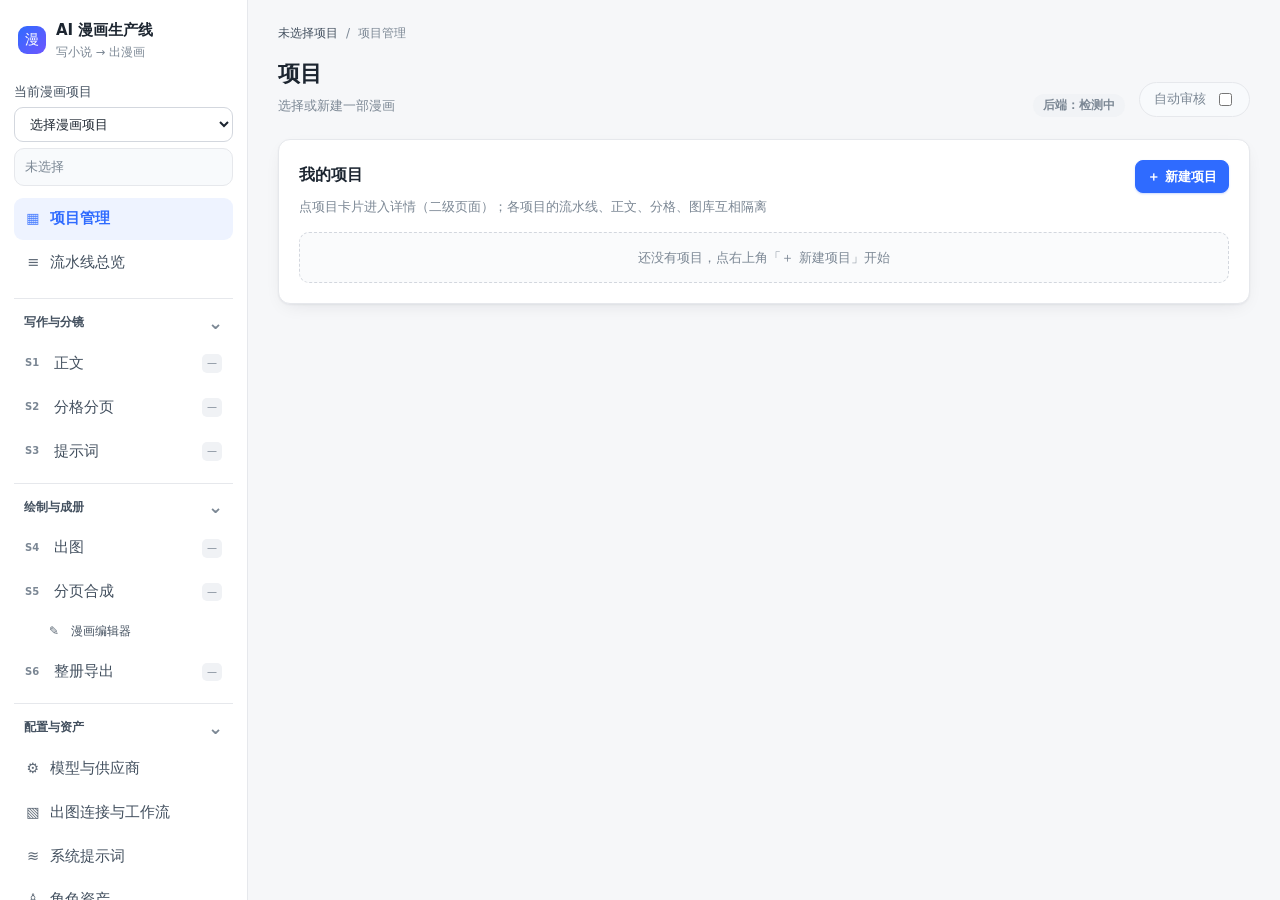
==== commit ca1b3b03: "feat: 一键生成带入预设并支持配置编辑返回" ====
--- a/backend/static/ui/index.html
+++ b/backend/static/ui/index.html
@@ -285,6 +285,7 @@
 .ov-action-hint{font-size:12px;color:var(--muted);margin-top:8px;overflow-wrap:anywhere}.ov-action-hint:empty{display:none}
 .ov-auto{margin:14px 0;padding:14px 16px;border:1px solid var(--line);border-radius:10px;background:#f8fafc}.ov-auto summary{cursor:pointer;font-weight:600}.ov-auto textarea{margin-top:10px;min-height:120px}.ov-auto .row{margin-top:10px}.ov-auto label{font-size:12px}.ov-auto input{width:90px}.ov-auto-note{font-size:12px;color:var(--ink2);margin-top:6px}
 .ov-auto-dialog{width:min(760px,94vw);max-height:90vh;overflow:auto}.ov-auto-config{display:grid;grid-template-columns:repeat(auto-fit,minmax(min(100%,210px),1fr));gap:8px;margin:12px 0}.ov-auto-config>div{border:1px solid var(--line);border-radius:8px;padding:10px;font-size:12px;overflow-wrap:anywhere}.ov-auto-config b{display:block;color:var(--ink2);margin-bottom:3px}.ov-auto-dialog textarea{min-height:110px}.ov-auto-dialog input[type=number]{width:90px}
+.ov-layout{padding:3px 6px;border-radius:6px;display:inline-flex;align-items:center;gap:5px;font-size:11px}.ov-layout img{width:30px;height:40px;object-fit:contain}.ov-layout-preview{max-height:65vh;max-width:100%;margin:10px auto}.ov-auto-notice{padding:12px;margin-top:12px;background:var(--errbg);color:var(--err);border-radius:8px;font-size:12px}
 .ov-tasks #ov-live{font-size:11px}.ov-idle{font-size:12px;color:var(--muted);padding:14px 0}
 .ov-submitting{font-size:13px;padding:14px;border-left:3px solid var(--accent);margin-top:10px;background:#f1f6ff}
 .ov-job{border:1px solid var(--line);padding:12px 14px;border-radius:9px;margin-top:10px;min-width:0}
@@ -398,13 +399,11 @@
         <button data-tab="exports"><span class="stage-number">S6</span><span class="nav-label">整册导出</span><span class="nav-count" data-stage-badge="S6">—</span></button>
       </div></details>
       <details class="nav-group" data-nav-group="settings" open><summary>配置与资产</summary><div class="nav">
-        <button data-tab="settings" data-section="providers"><span class="ic">⚙</span><span class="nav-label">LLM 供应商</span></button>
+        <button data-tab="settings" data-section="providers"><span class="ic">⚙</span><span class="nav-label">模型与供应商</span></button>
         <button data-tab="settings" data-section="comfy"><span class="ic">▧</span><span class="nav-label">出图连接与工作流</span></button>
-        <button data-tab="settings" data-section="models"><span class="ic">⇄</span><span class="nav-label">阶段模型</span></button>
         <button data-tab="templates"><span class="ic">≋</span><span class="nav-label">系统提示词</span></button>
         <button data-tab="assets" data-section="characters"><span class="ic">♙</span><span class="nav-label">角色资产</span></button>
-        <button data-tab="assets" data-section="presets"><span class="ic">✧</span><span class="nav-label">正负面预设</span></button>
-        <button data-tab="assets" data-section="style"><span class="ic">◈</span><span class="nav-label">项目画风</span></button>
+        <button data-tab="assets" data-section="presets"><span class="ic">✧</span><span class="nav-label">预设与画风</span></button>
       </div></details>
       <details class="nav-group" data-nav-group="tools"><summary>工具与诊断</summary><div class="nav">
         <button id="open-editor-workbench"><span class="ic">✎</span>编辑漫画页</button>
@@ -430,6 +429,7 @@
       <button class="sm" id="context-next" type="button">下一步</button>
     </div>
 
+    <div id="auto-config-return" class="scope-notice hidden"><b>一键生成 · 编辑配置</b><span>保存后返回，重新读取本次生成配置。</span><span class="spacer"></span><button id="auto-config-save-return" class="primary sm">保存并返回一键生成</button></div>
     <!-- 项目（一级：列表 / 二级：详情） -->
     <section id="tab-projects">
       <!-- 一级页面：项目列表 -->
@@ -681,11 +681,12 @@
     <!-- 流水线 -->
     <section id="tab-pipeline" class="hidden">
       <div class="card ov-header"><div class="row"><span class="ov-eyebrow">漫画生产进度</span><span class="spacer"></span><button class="sm" id="ov-refresh">刷新总览</button></div>
-        <div class="row"><button class="primary" id="ov-auto-open">一键生成漫画</button><span id="ov-auto-status" class="mut" role="status" aria-live="polite"></span></div>
+        <div class="row"><button class="primary" id="ov-auto-open">一键生成漫画</button><button id="ov-auto-resume" class="sm hidden">继续流水线</button><span id="ov-auto-status" class="mut" role="status" aria-live="polite"></span></div><div id="ov-auto-notice" class="ov-auto-notice hidden" role="alert"></div>
         <div class="modal hidden" id="ov-auto-modal"><div class="box ov-auto-dialog" role="dialog" aria-modal="true" aria-labelledby="ov-auto-title"><div class="row"><h2 id="ov-auto-title">确认一键生成</h2><span class="spacer"></span><button class="sm" id="ov-auto-close" aria-label="关闭">×</button></div>
-          <div class="ov-auto-note">检查本次配置，再填写正文和页数。首次使用请选择空项目；中断后使用相同正文和页数继续。</div><div id="ov-auto-config" class="ov-auto-config" aria-live="polite">正在读取配置…</div>
-          <div class="row"><b>正文来源</b><span>直接输入完整正文</span><button class="sm" id="ov-auto-prose">去正文页使用酒馆 / LLM</button></div><div class="ov-auto-note">当前一键流程使用输入的正文；酒馆和 LLM 生成正文可在正文页操作。</div>
-          <label class="fld" for="ov-auto-text">漫画正文</label><textarea id="ov-auto-text" placeholder="在这里粘贴完整故事正文"></textarea><div class="row"><label>目标页数 <input id="ov-auto-pages" type="number" min="1" max="100" value="1"></label><span class="spacer"></span><button class="sm" id="ov-auto-refresh">重新检查</button><button class="primary" id="ov-auto-start">确认并开始</button></div></div></div>
+          <div class="ov-auto-note">检查本次配置，再填写正文和页数。首次使用请选择空项目；中断后使用相同正文和页数继续。</div><details id="ov-auto-settings"><summary>模型、工作流与参数 · 展开编辑</summary><div id="ov-auto-config" class="ov-auto-config" aria-live="polite">正在读取配置…</div></details>
+          <details open class="ov-auto-presets"><summary>正负面预设 · 本次自动带入</summary><div class="grid2" style="margin-top:10px"><div><label class="fld" for="ov-auto-positive">正向预设</label><select id="ov-auto-positive"></select><textarea id="ov-auto-positive-preview" readonly aria-label="正向预设内容"></textarea></div><div><label class="fld" for="ov-auto-negative">负向预设</label><select id="ov-auto-negative"></select><textarea id="ov-auto-negative-preview" readonly aria-label="负向预设内容"></textarea></div></div><div id="ov-auto-preset-status" class="ov-auto-note" role="status"></div><div class="row"><button class="sm" id="ov-auto-edit-presets">编辑预设与画风</button><span class="ov-auto-note">续跑保留原任务预设；保存配置后可返回这里。</span></div></details>
+          <div class="row"><label for="ov-auto-source"><b>输入内容</b></label><select id="ov-auto-source" style="width:auto;max-width:100%"><option value="outline">故事大纲，先用 LLM 扩写正文</option><option value="text">已有完整正文，直接分格</option></select><button class="sm" id="ov-auto-prose">去正文页使用酒馆</button></div><div class="ov-auto-note">大纲模式先调用 S1 模型写完整正文，再分格出图；已有正文模式直接使用输入内容。</div>
+          <div class="row"><label class="fld" for="ov-auto-text">漫画正文</label><span class="spacer"></span><button class="sm" id="ov-auto-outline" type="button">引用故事大纲</button></div><div class="ov-auto-note">引用会将项目已保存的大纲和目标页数填入下方，可继续修改。</div><textarea id="ov-auto-text" placeholder="在这里粘贴完整故事正文"></textarea><div class="row"><label>目标页数 <input id="ov-auto-pages" type="number" min="1" max="100" value="1"></label><span class="spacer"></span><button class="sm" id="ov-auto-refresh">重新检查</button><button class="primary" id="ov-auto-start">确认并开始</button></div></div></div>
         <div id="ov-summary" class="ov-summary"></div><div id="ov-steps" class="ov-steps" aria-label="选择流水线阶段"></div>
         <div id="ov-action" class="ov-action"></div><div id="ov-feedback" class="save-feedback" role="status" aria-live="polite"></div></div>
       <div class="ov-workspace"><div class="card ov-tasks"><div class="row"><h2>后台任务</h2><span class="pill run" id="ov-task-count">0 进行中</span><span class="spacer"></span><span class="mut" id="ov-live">选择项目后显示任务</span></div>
@@ -796,7 +797,7 @@
 
     <!-- 设置 -->
     <section id="tab-settings" class="hidden">
-      <div class="subnav" aria-label="全局设置分类"><button data-settings-section="providers">LLM 供应商</button><button data-settings-section="comfy">出图连接与工作流</button><button data-settings-section="models">阶段模型</button></div>
+      <div class="subnav" aria-label="全局设置分类"><button data-settings-section="providers">模型与供应商</button><button data-settings-section="comfy">出图连接与工作流</button></div>
       <div class="scope-notice"><span class="settings-scope">全局</span><span>这里的供应商、出图连接和阶段模型作用于所有漫画项目。</span></div>
       <div class="card" data-settings-panel="providers">
         <h2>LLM 供应商</h2>
@@ -834,7 +835,7 @@
       </div>
     </section>
     <section id="tab-assets" class="hidden">
-      <div class="subnav" aria-label="项目资产分类"><button data-assets-section="characters">角色资产</button><button data-assets-section="presets">正负面预设</button><button data-assets-section="style">项目画风</button></div>
+      <div class="subnav" aria-label="项目资产分类"><button data-assets-section="presets">预设与画风</button><button data-assets-section="characters">角色资产</button></div>
       <div class="scope-notice"><span class="settings-scope" id="assets-scope-label">本项目</span><span id="assets-scope">角色和画风只影响当前漫画项目；全局预设另有标记。</span><div class="spacer"></div><button class="sm" id="assets-refresh">刷新资产</button></div>
       <div class="card" data-assets-card="shared">
         <h2 class="foldable closed" data-fold="pr-chars-wrap"><span id="asset-panel-title">角色资产</span>
@@ -859,7 +860,7 @@
           <span class="fold-ic">▾</span>
         </h2>
         <div id="pr-style-wrap" class="hidden">
-          <div class="h2sub">这里配的画风/效果 LoRA 会**合入该项目每一格**（生成提示词与出图都会带上）。一行一个，格式 <code>文件名:权重</code>。</div>
+          <div class="h2sub">这里配的画风/效果 LoRA 会合入该项目每一格（生成提示词与出图都会带上）。一行一个，格式 <code>文件名:权重</code>。</div>
           <div class="row" style="margin-top:6px">
             <button class="sm" id="pr-addstyle">＋ 加画风 LoRA</button>
             <div class="spacer"></div>
@@ -878,6 +879,6 @@
     </section>
   </main>
 </div>
-<script type="module" src="/ui/app.js?v=90"></script>
+<script type="module" src="/ui/app.js?v=93"></script>
 </body>
 </html>
